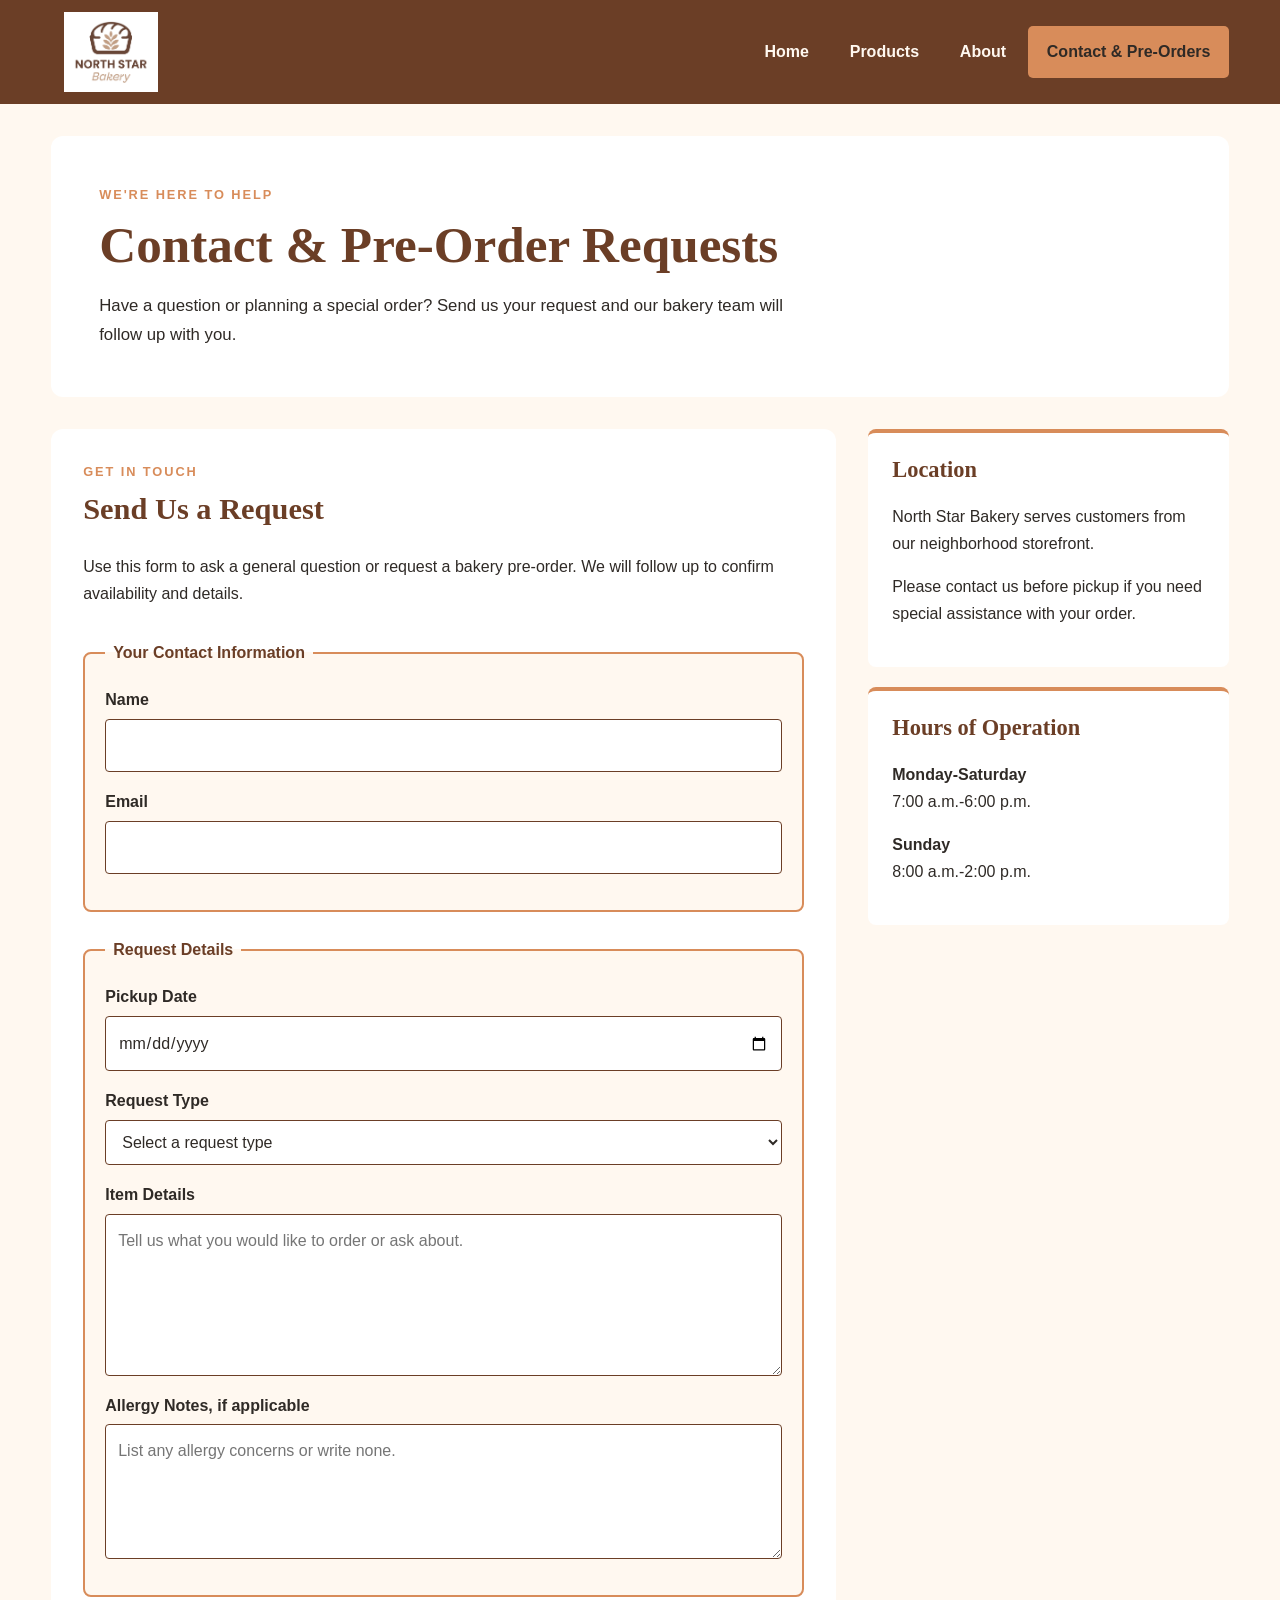
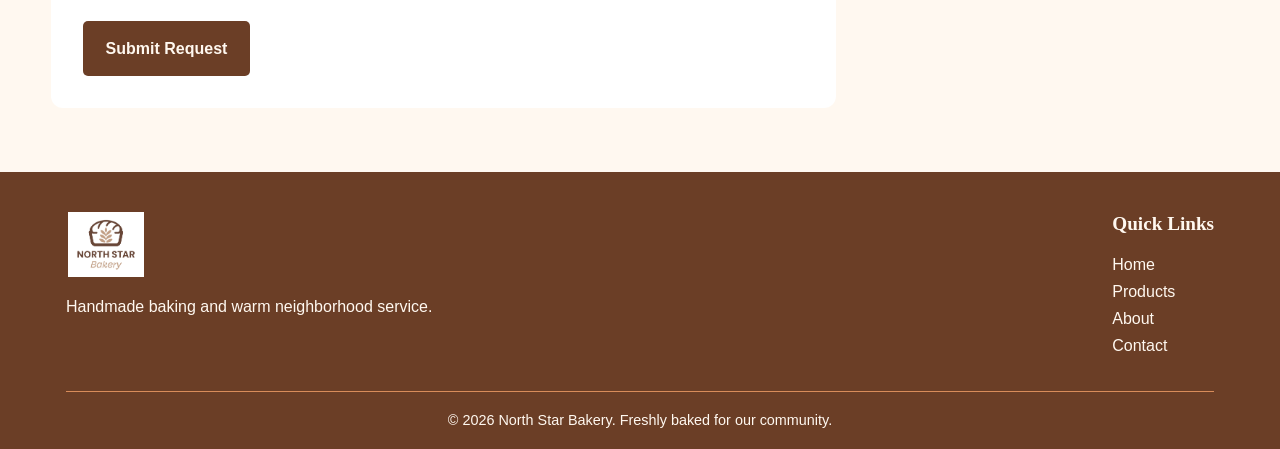
==== contact.html @ f1cab53c "Complete Touchstone 3 responsive bakery website" ====
<!DOCTYPE html>
<html lang="en">

<head>
    <meta charset="UTF-8">
    <meta name="viewport"
          content="width=device-width, initial-scale=1.0">

    <title>
        North Star Bakery | Contact and Pre-Orders
    </title>

    <link rel="stylesheet" href="styles.css">
</head>

<body>

    <header class="site-header">

        <div class="header-container">

            <a href="index.html"
               class="logo-link"
               aria-label="North Star Bakery home">

                <img class="logo"
                     src="bakery-logo_c.png"
                     alt="North Star Bakery logo">

            </a>

            <nav class="main-nav"
                 aria-label="Main navigation">

                <ul>
                    <li>
                        <a href="index.html">
                            Home
                        </a>
                    </li>

                    <li>
                        <a href="products.html">
                            Products
                        </a>
                    </li>

                    <li>
                        <a href="about.html">
                            About
                        </a>
                    </li>

                    <li>
                        <a class="active"
                           href="contact.html">
                            Contact &amp; Pre-Orders
                        </a>
                    </li>
                </ul>

            </nav>

        </div>

    </header>


    <main>

        <section class="page-hero">

            <p class="eyebrow">
                We're Here to Help
            </p>

            <h1>
                Contact &amp; Pre-Order Requests
            </h1>

            <p>
                Have a question or planning a special
                order? Send us your request and our
                bakery team will follow up with you.
            </p>

        </section>


        <section class="contact-layout">

            <div class="form-section">

                <p class="eyebrow">
                    Get in Touch
                </p>

                <h2>
                    Send Us a Request
                </h2>

                <p>
                    Use this form to ask a general question
                    or request a bakery pre-order. We will
                    follow up to confirm availability and
                    details.
                </p>


                <form action="#" method="post">

                    <fieldset>

                        <legend>
                            Your Contact Information
                        </legend>


                        <div class="form-group">

                            <label for="name">
                                Name
                            </label>

                            <input
                                type="text"
                                id="name"
                                name="name"
                                minlength="2"
                                required>

                        </div>


                        <div class="form-group">

                            <label for="email">
                                Email
                            </label>

                            <input
                                type="email"
                                id="email"
                                name="email"
                                required>

                        </div>

                    </fieldset>


                    <fieldset>

                        <legend>
                            Request Details
                        </legend>


                        <div class="form-group">

                            <label for="pickup-date">
                                Pickup Date
                            </label>

                            <input
                                type="date"
                                id="pickup-date"
                                name="pickup-date"
                                required>

                        </div>


                        <div class="form-group">

                            <label for="request-type">
                                Request Type
                            </label>

                            <select
                                id="request-type"
                                name="request-type"
                                required>

                                <option value="">
                                    Select a request type
                                </option>

                                <option value="pre-order">
                                    Pre-order
                                </option>

                                <option value="general-question">
                                    General question
                                </option>

                            </select>

                        </div>


                        <div class="form-group">

                            <label for="item-details">
                                Item Details
                            </label>

                            <textarea
                                id="item-details"
                                name="item-details"
                                rows="5"
                                minlength="5"
                                placeholder="Tell us what you would like to order or ask about."
                                required></textarea>

                        </div>


                        <div class="form-group">

                            <label for="allergy-notes">
                                Allergy Notes, if applicable
                            </label>

                            <textarea
                                id="allergy-notes"
                                name="allergy-notes"
                                rows="4"
                                placeholder="List any allergy concerns or write none."></textarea>

                        </div>

                    </fieldset>


                    <button type="submit">
                        Submit Request
                    </button>

                </form>

            </div>


            <aside class="contact-info">

                <div class="contact-card">

                    <h2>Location</h2>

                    <p>
                        North Star Bakery serves customers
                        from our neighborhood storefront.
                    </p>

                    <p>
                        Please contact us before pickup if
                        you need special assistance with
                        your order.
                    </p>

                </div>


                <div class="contact-card">

                    <h2>
                        Hours of Operation
                    </h2>

                    <p>
                        <strong>Monday-Saturday</strong><br>
                        7:00 a.m.-6:00 p.m.
                    </p>

                    <p>
                        <strong>Sunday</strong><br>
                        8:00 a.m.-2:00 p.m.
                    </p>

                </div>

            </aside>

        </section>

    </main>


    <footer class="site-footer">

        <div class="footer-container">

            <div class="footer-brand">

                <img class="footer-logo"
                     src="bakery-logo_c.png"
                     alt="North Star Bakery logo">

                <p>
                    Handmade baking and warm neighborhood service.
                </p>

            </div>


            <div class="footer-links">

                <h2>Quick Links</h2>

                <ul>
                    <li>
                        <a href="index.html">Home</a>
                    </li>

                    <li>
                        <a href="products.html">Products</a>
                    </li>

                    <li>
                        <a href="about.html">About</a>
                    </li>

                    <li>
                        <a href="contact.html">Contact</a>
                    </li>
                </ul>

            </div>

        </div>


        <p class="copyright">
            &copy; 2026 North Star Bakery.
            Freshly baked for our community.
        </p>

    </footer>

</body>
</html>
---- styles.css ----
/*
    North Star Bakery
    Touchstone 3
    Visual Design and Responsive Layout
*/


/* ========================================
   GLOBAL
   ======================================== */

* {
    box-sizing: border-box;
}

html {
    scroll-behavior: smooth;
}

body {
    margin: 0;

    background-color: #FFF8F0;
    color: #2F2A26;

    font-family: Arial, Helvetica, sans-serif;
    font-size: 1rem;
    line-height: 1.7;
}

img {
    display: block;
    max-width: 100%;
    height: auto;
}

h1,
h2,
h3 {
    font-family: Georgia, "Times New Roman", serif;
    line-height: 1.2;
}

h1,
h2,
h3 {
    color: #6B3E26;
}

h2 {
    font-size: 1.9rem;
}

h3 {
    font-size: 1.3rem;
}

a {
    color: inherit;
}


/* ========================================
   HEADER
   ======================================== */

.site-header {
    width: 100%;

    background-color: #6B3E26;
    color: #FFF8F0;
}

.header-container {
    width: 92%;
    max-width: 1180px;

    margin: 0 auto;
    padding: 0.75rem 0;

    display: flex;
    flex-direction: column;
    align-items: center;

    gap: 1rem;
}

.logo-link {
    display: block;
}

.logo {
    width: 90px;
    height: 70px;

    object-fit: contain;
}


/* ========================================
   NAVIGATION
   ======================================== */

.main-nav {
    width: 100%;
}

.main-nav ul {
    margin: 0;
    padding: 0;

    display: flex;
    flex-direction: column;

    gap: 0.4rem;

    list-style: none;
}

.main-nav a {
    display: block;

    padding: 0.7rem 1rem;

    color: #FFF8F0;

    border-radius: 5px;

    text-align: center;
    text-decoration: none;
    font-weight: bold;
}

.main-nav a:hover,
.main-nav a:focus,
.main-nav a.active {
    background-color: #D88C5A;
    color: #2F2A26;
}


/* ========================================
   MAIN
   ======================================== */

main {
    width: 92%;
    max-width: 1180px;

    margin: 0 auto;
}


/* ========================================
   EYEBROW TEXT
   ======================================== */

.eyebrow {
    margin: 0 0 0.5rem;

    color: #D88C5A;

    font-size: 0.8rem;
    font-weight: bold;

    letter-spacing: 0.12rem;
    text-transform: uppercase;
}

.eyebrow.light {
    color: #D88C5A;
}


/* ========================================
   HOME HERO
   ======================================== */

.hero {
    padding: 2.5rem 0;

    display: flex;
    flex-direction: column;

    gap: 2rem;
}

.hero-content {
    display: flex;
    flex-direction: column;
    justify-content: center;
}

.hero h1 {
    max-width: 650px;

    margin: 0 0 1rem;

    font-size: 2.7rem;
}

.hero-text {
    max-width: 620px;

    margin: 0 0 1.5rem;

    font-size: 1.05rem;
}

.hero-image img {
    width: 100%;

    border-radius: 12px;
}

.hero-actions {
    display: flex;
    flex-direction: column;

    gap: 0.75rem;
}


/* ========================================
   BUTTONS
   ======================================== */

.button-primary,
.button-secondary {
    display: inline-block;

    padding: 0.8rem 1.25rem;

    border-radius: 5px;

    text-align: center;
    text-decoration: none;
    font-weight: bold;
}

.button-primary {
    background-color: #6B3E26;
    color: #FFF8F0;
}

.button-primary:hover,
.button-primary:focus {
    background-color: #D88C5A;
    color: #2F2A26;
}

.button-secondary {
    border: 2px solid #6B3E26;

    color: #6B3E26;
}

.button-secondary:hover,
.button-secondary:focus {
    background-color: #6B3E26;
    color: #FFF8F0;
}

.text-link {
    color: #6B3E26;

    font-weight: bold;
    text-decoration: none;
}

.text-link:hover,
.text-link:focus {
    text-decoration: underline;
}


/* ========================================
   INNER PAGE HERO
   ======================================== */

.page-hero {
    margin: 2rem 0;
    padding: 2.5rem;

    background-color: #FFFFFF;

    border-radius: 12px;
}

.page-hero h1 {
    max-width: 760px;

    margin: 0 0 1rem;

    font-size: 2.5rem;
}

.page-hero > p:last-child {
    max-width: 720px;

    margin-bottom: 0;

    font-size: 1.05rem;
}


/* ========================================
   GENERAL SECTIONS
   ======================================== */

.section-block {
    margin: 2rem 0 4rem;
}

.section-heading {
    max-width: 700px;

    margin-bottom: 2rem;
}

.section-heading h2 {
    margin-top: 0;
}

.card-grid {
    display: flex;
    flex-direction: column;

    gap: 1.25rem;
}

.card {
    flex: 1;

    padding: 1.5rem;

    background-color: #FFFFFF;

    border-top: 4px solid #D88C5A;
    border-radius: 8px;
}

.card h3 {
    margin-top: 0;
}


/* ========================================
   SPLIT SECTIONS
   ======================================== */

.split-section {
    margin: 2rem 0 4rem;

    display: flex;
    flex-direction: column;

    background-color: #FFFFFF;

    border-radius: 12px;

    overflow: hidden;
}

.split-image img {
    width: 100%;
}

.split-content {
    padding: 2rem;
}

.split-content h2 {
    margin-top: 0;
}


/* ========================================
   HOME VISIT SECTION
   ======================================== */

.visit-section {
    margin: 2rem 0 4rem;
    padding: 2rem;

    display: flex;
    flex-direction: column;

    gap: 2rem;

    background-color: #6B3E26;
    color: #FFF8F0;

    border-radius: 12px;
}

.visit-section h2,
.visit-section h3 {
    color: #FFF8F0;
}

.visit-grid {
    display: flex;
    flex-direction: column;

    gap: 1rem;
}

.visit-grid article {
    flex: 1;
}

.visit-grid a {
    color: #FFF8F0;

    font-weight: bold;
}


/* ========================================
   AUDIO SECTION
   ======================================== */

.audio-section {
    margin: 2rem 0 4rem;
    padding: 2rem;

    display: flex;
    flex-direction: column;

    gap: 1.5rem;

    background-color: #FFFFFF;

    border-radius: 12px;
}

.audio-section h2 {
    margin-top: 0;
}

audio {
    width: 100%;
    max-width: 600px;
}


/* ========================================
   PRODUCTS
   ======================================== */

.product-grid {
    display: flex;
    flex-direction: column;

    gap: 1.25rem;
}

.product-card {
    flex: 1;

    padding: 1.5rem;

    background-color: #FFFFFF;

    border-top: 4px solid #D88C5A;
    border-radius: 8px;
}

.product-card h3 {
    margin-top: 0;
}

.product-card img {
    width: 100%;

    margin-bottom: 1rem;

    border-radius: 7px;
}

.price {
    color: #6B3E26;

    font-weight: bold;
}

.signature-section figure {
    margin: 0;
}

.signature-section figcaption {
    padding: 0.75rem 1rem;

    font-style: italic;
    text-align: center;
}

.preorder-section {
    margin: 2rem 0 4rem;
    padding: 2rem;

    background-color: #FFFFFF;

    border-left: 5px solid #D88C5A;
    border-radius: 8px;
}


/* ========================================
   ABOUT PAGE
   ======================================== */

.about-story {
    margin: 2rem 0 4rem;

    display: flex;
    flex-direction: column;

    gap: 1.25rem;
}

.about-story > div {
    flex: 1;

    padding: 2rem;

    background-color: #FFFFFF;

    border-radius: 8px;
}

.about-story h2 {
    margin-top: 0;
}

.team-grid {
    display: flex;
    flex-direction: column;

    gap: 1.25rem;
}

.team-card {
    flex: 1;

    padding: 1.5rem;

    background-color: #FFFFFF;

    border-left: 5px solid #D88C5A;
    border-radius: 8px;
}

.team-card h3 {
    margin-top: 0;
}

.video-section {
    margin: 2rem 0 4rem;
    padding: 2rem;

    display: flex;
    flex-direction: column;

    gap: 2rem;

    background-color: #FFFFFF;

    border-radius: 12px;
}

.video-text {
    flex: 1;
}

.video-container {
    flex: 1;
}

video {
    display: block;

    width: 100%;
    height: auto;

    border-radius: 8px;
}


/* ========================================
   CONTACT PAGE
   ======================================== */

.contact-layout {
    margin: 2rem 0 4rem;

    display: flex;
    flex-direction: column;

    gap: 2rem;
}

.form-section {
    flex: 2;

    padding: 2rem;

    background-color: #FFFFFF;

    border-radius: 12px;
}

.form-section h2 {
    margin-top: 0;
}

.contact-info {
    flex: 1;

    display: flex;
    flex-direction: column;

    gap: 1.25rem;
}

.contact-card {
    padding: 1.5rem;

    background-color: #FFFFFF;

    border-top: 4px solid #D88C5A;
    border-radius: 8px;
}

.contact-card h2 {
    margin-top: 0;

    font-size: 1.4rem;
}


/* ========================================
   FORM
   ======================================== */

form {
    width: 100%;

    margin-top: 2rem;
}

fieldset {
    margin: 0 0 1.5rem;
    padding: 1.25rem;

    background-color: #FFF8F0;

    border: 2px solid #D88C5A;
    border-radius: 8px;
}

legend {
    padding: 0 0.5rem;

    color: #6B3E26;

    font-weight: bold;
}

.form-group {
    margin-bottom: 1rem;
}

label {
    display: block;

    margin-bottom: 0.35rem;

    font-weight: bold;
}

input,
select,
textarea {
    display: block;

    width: 100%;

    padding: 0.75rem;

    background-color: #FFFFFF;
    color: #2F2A26;

    border: 1px solid #6B3E26;
    border-radius: 4px;

    font: inherit;
}

textarea {
    resize: vertical;
}

input:focus,
select:focus,
textarea:focus {
    outline: 3px solid #D88C5A;
    outline-offset: 2px;
}

button {
    padding: 0.85rem 1.4rem;

    background-color: #6B3E26;
    color: #FFF8F0;

    border: none;
    border-radius: 5px;

    font: inherit;
    font-weight: bold;

    cursor: pointer;
}

button:hover,
button:focus {
    background-color: #D88C5A;
    color: #2F2A26;
}


/* ========================================
   FOOTER
   ======================================== */

.site-footer {
    margin-top: 4rem;
    padding: 2.5rem 1rem 1rem;

    background-color: #6B3E26;
    color: #FFF8F0;
}

.footer-container {
    width: 92%;
    max-width: 1180px;

    margin: 0 auto;

    display: flex;
    flex-direction: column;

    gap: 2rem;
}

.footer-brand {
    max-width: 420px;
}

.footer-logo {
    width: 80px;
    height: 65px;

    margin-bottom: 1rem;

    object-fit: contain;
}

.footer-links h2 {
    margin-top: 0;

    color: #FFF8F0;

    font-size: 1.2rem;
}

.footer-links ul {
    margin: 0;
    padding: 0;

    list-style: none;
}

.footer-links a {
    color: #FFF8F0;

    text-decoration: none;
}

.footer-links a:hover,
.footer-links a:focus {
    text-decoration: underline;
}

.copyright {
    width: 92%;
    max-width: 1180px;

    margin: 2rem auto 0;
    padding-top: 1rem;

    border-top: 1px solid #D88C5A;

    text-align: center;
    font-size: 0.9rem;
}


/* ========================================
   RESPONSIVE LAYOUT
   TABLET AND DESKTOP
   ======================================== */

@media (min-width: 768px) {

    .header-container {
        min-height: 90px;

        flex-direction: row;
        justify-content: space-between;
        align-items: center;
    }

    .logo {
        width: 110px;
        height: 75px;
    }

    .main-nav {
        width: auto;

        margin-left: auto;
    }

    .main-nav ul {
        flex-direction: row;
        align-items: center;

        gap: 0.25rem;
    }

    .main-nav a {
        padding: 0.75rem 1rem;
    }


    /* Home */

    .hero {
        min-height: 540px;

        padding: 4rem 0;

        flex-direction: row;
        align-items: center;
    }

    .hero-content,
    .hero-image {
        flex: 1;
    }

    .hero h1 {
        font-size: 3.5rem;
    }

    .hero-actions {
        flex-direction: row;
    }

    .card-grid {
        flex-direction: row;
    }

    .split-section {
        flex-direction: row;
        align-items: stretch;
    }

    .split-image,
    .split-content {
        width: 50%;
    }

    .split-image picture {
        display: block;
        height: 100%;
    }

    .split-image img {
        height: 100%;
        object-fit: cover;
    }

    .split-content {
        display: flex;
        flex-direction: column;
        justify-content: center;

        padding: 3rem;
    }

    .visit-section {
        padding: 3rem;

        flex-direction: row;
        align-items: center;
    }

    .visit-heading,
    .visit-grid {
        flex: 1;
    }

    .visit-grid {
        flex-direction: row;
    }

    .audio-section {
        padding: 2.5rem;

        flex-direction: row;
        align-items: center;
        justify-content: space-between;
    }

    .audio-section > div {
        width: 50%;
    }

    .audio-section audio {
        width: 45%;
    }


    /* Inner Pages */

    .page-hero {
        padding: 3rem;
    }

    .page-hero h1 {
        font-size: 3.2rem;
    }


    /* Products */

    .product-grid {
        flex-direction: row;
        align-items: stretch;
    }


    /* About */

    .about-story {
        flex-direction: row;
    }

    .team-grid {
        flex-direction: row;
    }

    .video-section {
        flex-direction: row;
        align-items: center;
    }


    /* Contact */

    .contact-layout {
        flex-direction: row;
        align-items: flex-start;
    }


    /* Footer */

    .footer-container {
        flex-direction: row;
        justify-content: space-between;
    }

}


/* ========================================
   LARGE DESKTOP
   ======================================== */

@media (min-width: 1100px) {

    .logo {
        width: 120px;
        height: 80px;
    }

    .main-nav a {
        padding: 0.8rem 1.15rem;
    }

    .hero h1 {
        font-size: 4rem;
    }

}
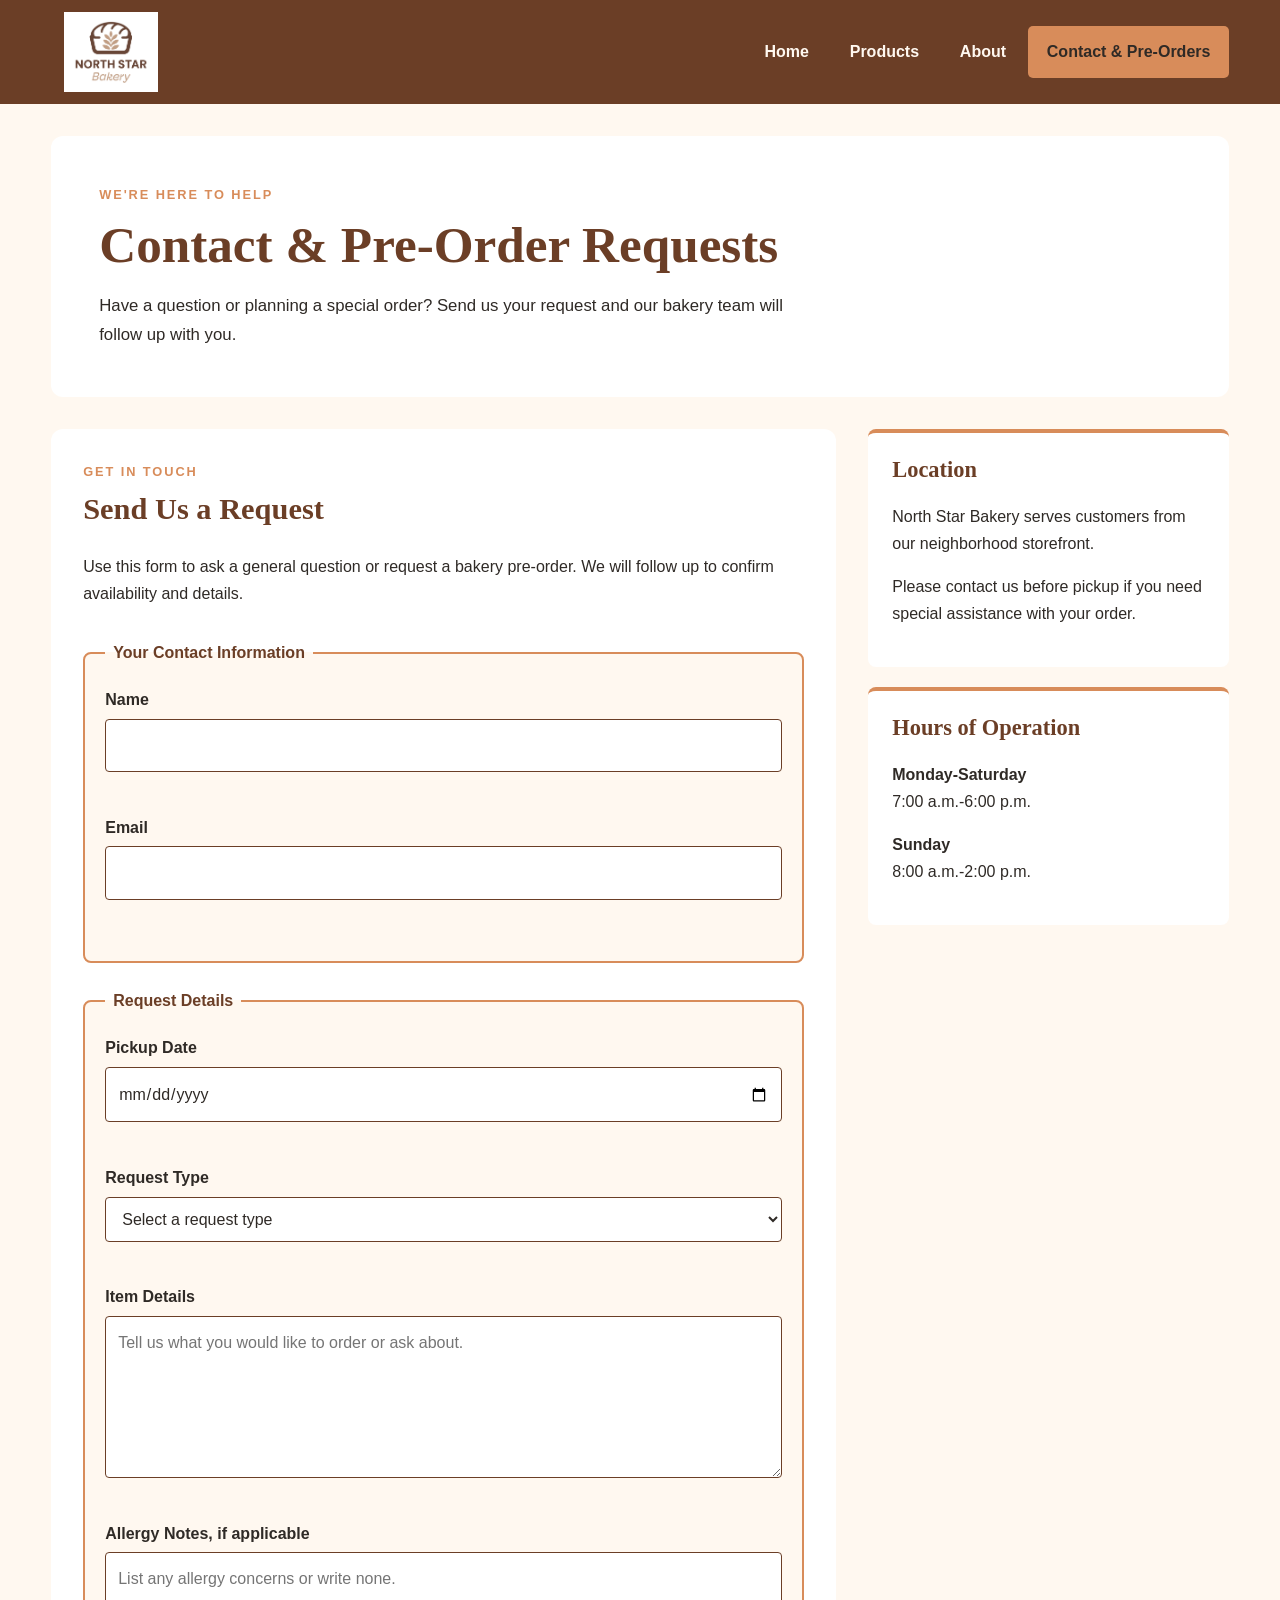
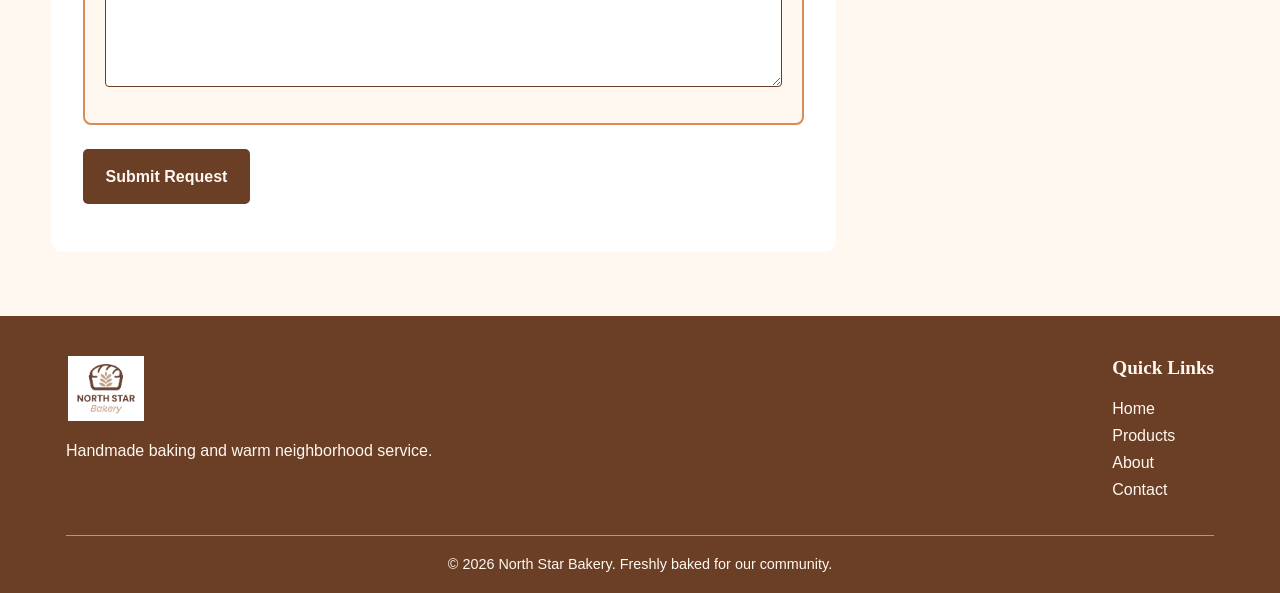
==== commit 074c71fa: "Add North Star Bakery website project" ====
--- a/contact.html
+++ b/contact.html
@@ -107,7 +107,11 @@
                 </p>
 
 
-                <form action="#" method="post">
+                <form
+                    id="preorder-form"
+                    action="#"
+                    method="post"
+                    novalidate>
 
                     <fieldset>
 
@@ -129,6 +133,12 @@
                                 minlength="2"
                                 required>
 
+                                <p
+                                    class="error-message"
+                                    id="name-error"
+                                    aria-live="polite">
+                                </p>
+
                         </div>
 
 
@@ -144,6 +154,12 @@
                                 name="email"
                                 required>
 
+                                <p
+                                    class="error-message"
+                                    id="email-error"
+                                    aria-live="polite">
+                                </p>
+
                         </div>
 
                     </fieldset>
@@ -168,6 +184,12 @@
                                 name="pickup-date"
                                 required>
 
+                                <p
+                                    class="error-message"
+                                    id="pickup-date-error"
+                                    aria-live="polite">
+                                </p>
+
                         </div>
 
 
@@ -195,6 +217,12 @@
                                 </option>
 
                             </select>
+
+                            <p
+                                class="error-message"
+                                id="request-type-error"
+                                aria-live="polite">
+                            </p>
 
                         </div>
 
@@ -213,6 +241,12 @@
                                 placeholder="Tell us what you would like to order or ask about."
                                 required></textarea>
 
+                                <p
+                                    class="error-message"
+                                    id="item-details-error"
+                                    aria-live="polite">
+                                </p>
+
                         </div>
 
 
@@ -237,6 +271,12 @@
                         Submit Request
                     </button>
 
+                    <p
+                        id="form-success"
+                        class="success-message"
+                        aria-live="polite">
+                    </p>
+
                 </form>
 
             </div>
@@ -338,5 +378,7 @@
 
     </footer>
 
+    <script src="script.js"></script>
+
 </body>
 </html>
--- a/styles.css
+++ b/styles.css
@@ -1007,4 +1007,97 @@
         font-size: 4rem;
     }
 
+}
+
+/* ========================================
+   TOUCHSTONE 4
+   JAVASCRIPT INTERACTIVITY
+   ======================================== */
+
+.favorite-button {
+    width: 100%;
+
+    margin-top: 1rem;
+    padding: 0.75rem 1rem;
+
+    background-color: #6B3E26;
+    color: #FFF8F0;
+
+    border: 2px solid #6B3E26;
+    border-radius: 5px;
+
+    font: inherit;
+    font-weight: bold;
+
+    cursor: pointer;
+}
+
+.favorite-button:hover,
+.favorite-button:focus {
+    background-color: #D88C5A;
+    color: #2F2A26;
+}
+
+.favorite-button.saved {
+    background-color: #D88C5A;
+    color: #2F2A26;
+}
+
+
+.favorites-panel {
+    margin-top: 2rem;
+    padding: 2rem;
+
+    background-color: #FFFFFF;
+
+    border-left: 5px solid #D88C5A;
+    border-radius: 8px;
+}
+
+.favorites-panel h2 {
+    margin-top: 0;
+}
+
+#favorites-list {
+    padding-left: 1.5rem;
+}
+
+#favorites-list li {
+    margin-bottom: 0.4rem;
+
+    font-weight: bold;
+    color: #6B3E26;
+}
+
+.storage-note {
+    margin-bottom: 0;
+
+    font-size: 0.9rem;
+    font-style: italic;
+}
+
+
+/* Validation */
+
+.error-message {
+    min-height: 1.3rem;
+
+    margin: 0.3rem 0 0;
+
+    font-size: 0.9rem;
+    font-weight: bold;
+
+    color: #8B1E1E;
+}
+
+.input-error {
+    border: 2px solid #8B1E1E;
+}
+
+.success-message {
+    margin-top: 1rem;
+
+    color: #2F2A26;
+
+    font-weight: bold;
 }
